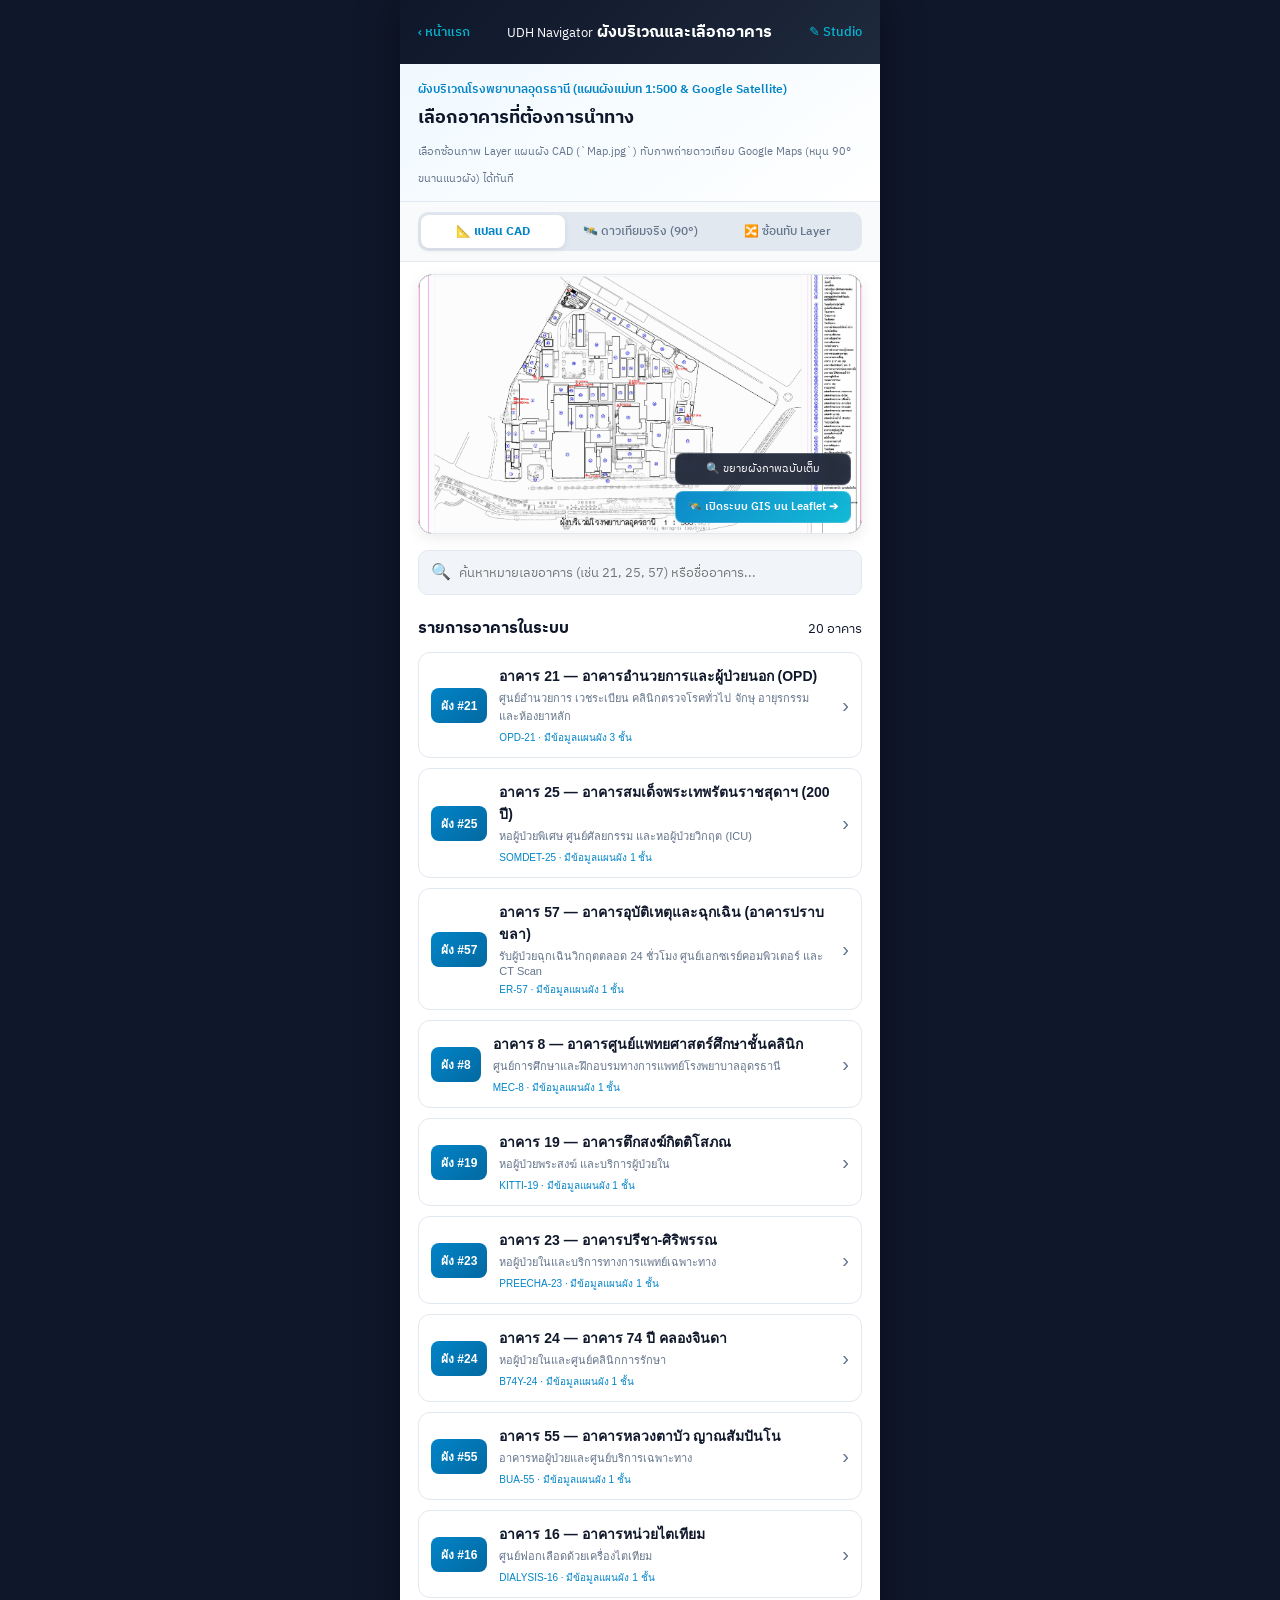
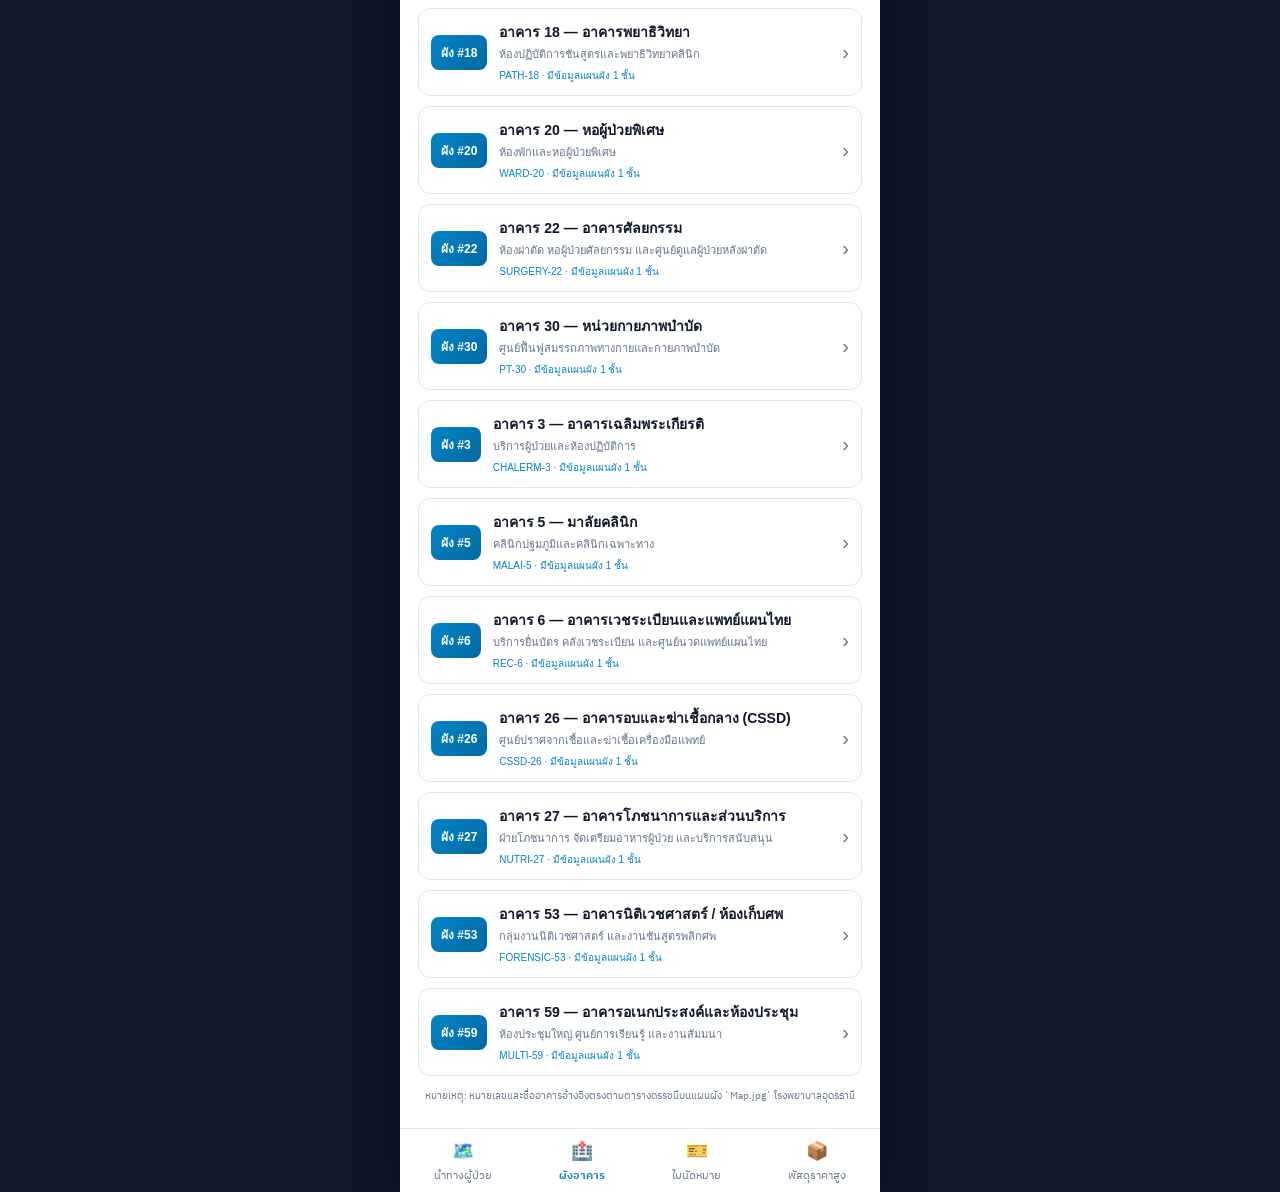
==== building-select.html @ 0beb3b7b "Initial commit: UDH Hospital Indoor Navigation & High-Value Asset RTLS System" ====
<!doctype html>
<html lang="th">
<head>
  <meta charset="utf-8">
  <meta name="viewport" content="width=device-width, initial-scale=1">
  <title>UDH Navigator — ผังบริเวณและเลือกอาคาร</title>
  <link rel="preconnect" href="https://fonts.googleapis.com">
  <link rel="preconnect" href="https://fonts.gstatic.com" crossorigin>
  <link href="https://fonts.googleapis.com/css2?family=IBM+Plex+Sans+Thai:wght@300;400;500;600;700&display=swap" rel="stylesheet">
  <link rel="stylesheet" href="building-select.css">
</head>
<body>
  <main class="phone">
    <header class="app-header">
      <a href="index.html" class="back-link">‹ หน้าแรก</a>
      <div>
        <small>UDH Navigator</small>
        <b>ผังบริเวณและเลือกอาคาร</b>
      </div>
      <a href="map-builder.html" class="icon-link" title="Map Studio">✎ Studio</a>
    </header>

    <section class="intro">
      <p>ผังบริเวณโรงพยาบาลอุดรธานี (แผนผังแม่บท 1:500 & Google Satellite)</p>
      <h1>เลือกอาคารที่ต้องการนำทาง</h1>
      <span>เลือกซ้อนภาพ Layer แผนผัง CAD (`Map.jpg`) ทับภาพถ่ายดาวเทียม Google Maps (หมุน 90° ขนานแนวผัง) ได้ทันที</span>
    </section>

    <!-- Layer Switcher Tabs -->
    <section class="layer-switcher-section">
      <div class="layer-mode-tabs">
        <button id="layer-cad" class="layer-tab active">📐 แปลน CAD</button>
        <button id="layer-sat" class="layer-tab">🛰️ ดาวเทียมจริง (90°)</button>
        <button id="layer-overlay" class="layer-tab">🔀 ซ้อนทับ Layer</button>
      </div>

      <!-- Satellite Rotation Angle Switcher -->
      <div id="rotation-selector-bar" class="rotation-bar" style="display: none;">
        <span>มุมหมุนภาพดาวเทียม:</span>
        <button id="rot-90" class="rot-tab active">📐 หมุน 90° (ขนานผัง CAD/หนองประจักษ์ลงล่าง)</button>
        <button id="rot-0" class="rot-tab">🧭 0° (ทิศเหนือจริง)</button>
      </div>

      <!-- Opacity Slider for Overlay Mode -->
      <div id="opacity-control-bar" class="opacity-bar" style="display: none;">
        <label for="layer-opacity-range">
          <span>ความโปร่งแสงแปลนอาคาร CAD:</span>
          <b id="opacity-pct-label">70%</b>
        </label>
        <input id="layer-opacity-range" type="range" min="0" max="100" value="70" class="range-slider">
      </div>
    </section>

    <!-- Master Plan Map Container with Dual Layers -->
    <section class="site-plan">
      <!-- Base Layer: Google Satellite Image (Rotated 90 deg by default) -->
      <img id="satellite-bg-img" src="google-satellite-rotated90.jpg" alt="ภาพถ่ายดาวเทียม Google Maps หมุน 90°" class="map-layer sat-layer" style="display: none;">

      <!-- Top Layer: CAD Map Image -->
      <img id="site-map" src="Map.jpg" alt="ผังบริเวณโรงพยาบาลอุดรธานี" class="map-layer cad-layer">

      <div class="map-action-row">
        <button id="zoom" aria-label="ขยายผังบริเวณ">🔍 ขยายผังภาพฉบับเต็ม</button>
        <a href="satellite-map.html" class="satellite-overlay-btn">🛰️ เปิดระบบ GIS บน Leaflet ➔</a>
      </div>
    </section>

    <!-- Search Building Filter -->
    <section class="search-building-box">
      <div class="search-field">
        <span>🔍</span>
        <input id="building-search" type="search" placeholder="ค้นหาหมายเลขอาคาร (เช่น 21, 25, 57) หรือชื่ออาคาร...">
      </div>
    </section>

    <!-- Building List -->
    <section class="list">
      <div class="list-head">
        <h2>รายการอาคารในระบบ</h2>
        <small id="count">20 อาคาร</small>
      </div>
      <div id="buildings" class="building-cards-container"></div>
    </section>

    <p class="note">หมายเหตุ: หมายเลขและชื่ออาคารอ้างอิงตรงตามตารางดรรชนีบนแผนผัง `Map.jpg` โรงพยาบาลอุดรธานี</p>

    <!-- Bottom Navigation Bar -->
    <nav class="bottom-nav">
      <a class="nav-item" href="index.html">
        <span class="nav-icon">🗺️</span>
        <span>นำทางผู้ป่วย</span>
      </a>
      <a class="nav-item active" href="building-select.html">
        <span class="nav-icon">🏥</span>
        <span>ผังอาคาร</span>
      </a>
      <a class="nav-item" href="check-in.html">
        <span class="nav-icon">🎫</span>
        <span>ใบนัดหมาย</span>
      </a>
      <a class="nav-item" href="asset-tracking.html">
        <span class="nav-icon">📦</span>
        <span>พัสดุราคาสูง</span>
      </a>
    </nav>
  </main>

  <!-- Large Map Dialog -->
  <dialog id="viewer" class="map-dialog">
    <div class="dialog-content-map">
      <header class="dialog-map-header">
        <h3 id="modal-title">ผังบริเวณโรงพยาบาลอุดรธานี (Map.jpg)</h3>
        <button id="close" class="close-btn">×</button>
      </header>
      <div class="modal-layer-toggle">
        <button id="modal-show-cad" class="modal-tab active">📐 แปลน CAD</button>
        <button id="modal-show-sat-90" class="modal-tab">🛰️ ดาวเทียม (หมุน 90° ขนานผัง)</button>
        <button id="modal-show-sat-0" class="modal-tab">🧭 ดาวเทียม (0° ทิศเหนือ)</button>
      </div>
      <div class="zoom-scroll-area">
        <img id="large-map" src="Map.jpg" alt="ผังบริเวณโรงพยาบาลอุดรธานี">
      </div>
    </div>
  </dialog>

  <script src="data-store.js"></script>
  <script src="building-select.js"></script>
</body>
</html>
---- building-select.css ----
:root {
  --blue: #0284c7;
  --deep: #0f172a;
  --ink: #0f172a;
  --muted: #64748b;
  --line: #e2e8f0;
  --font-main: 'IBM Plex Sans Thai', -apple-system, BlinkMacSystemFont, sans-serif;
}

* {
  box-sizing: border-box;
  margin: 0;
  padding: 0;
}

body {
  margin: 0;
  min-height: 100vh;
  background-color: #0f172a;
  font-family: var(--font-main);
  color: var(--ink);
}

.phone {
  position: relative;
  max-width: 480px;
  min-height: 100vh;
  margin: 0 auto;
  background: #ffffff;
  box-shadow: 0 0 40px rgba(0, 0, 0, 0.4);
  padding-bottom: 76px;
  display: flex;
  flex-direction: column;
}

.app-header {
  height: 64px;
  background: linear-gradient(135deg, #0f172a, #1e293b);
  color: #ffffff;
  display: flex;
  align-items: center;
  justify-content: space-between;
  padding: 12px 18px;
}

.back-link, .icon-link {
  color: #06b6d4;
  text-decoration: none;
  font-size: 13px;
  font-weight: 500;
}

.intro {
  padding: 16px 18px 10px;
  background: linear-gradient(145deg, #f0f9ff, #ffffff);
  border-bottom: 1px solid var(--line);
}

.intro p {
  color: var(--blue);
  font-size: 12px;
  font-weight: 600;
}

.intro h1 {
  font-size: 18px;
  font-weight: 700;
  margin: 4px 0;
}

.intro span {
  font-size: 11px;
  color: var(--muted);
}

/* Layer Switcher Section */
.layer-switcher-section {
  padding: 10px 18px;
  background-color: #f8fafc;
  border-bottom: 1px solid var(--line);
  display: flex;
  flex-direction: column;
  gap: 8px;
}

.layer-mode-tabs {
  display: flex;
  background-color: #e2e8f0;
  padding: 3px;
  border-radius: 10px;
  gap: 3px;
}

.layer-tab {
  flex: 1;
  border: none;
  background: transparent;
  padding: 7px 4px;
  font-family: var(--font-main);
  font-size: 12px;
  font-weight: 500;
  color: var(--muted);
  border-radius: 8px;
  cursor: pointer;
  transition: all 0.2s;
  text-align: center;
}

.layer-tab.active {
  background-color: #ffffff;
  color: var(--blue);
  font-weight: 700;
  box-shadow: 0 2px 6px rgba(0, 0, 0, 0.08);
}

.rotation-bar {
  display: flex;
  align-items: center;
  gap: 6px;
  font-size: 11px;
  color: var(--ink);
}

.rot-tab {
  background-color: #ffffff;
  border: 1px solid var(--line);
  color: var(--muted);
  padding: 4px 8px;
  border-radius: 6px;
  font-family: var(--font-main);
  font-size: 10px;
  cursor: pointer;
}

.rot-tab.active {
  background-color: var(--blue);
  color: #fff;
  font-weight: 600;
  border-color: var(--blue);
}

.opacity-bar {
  background-color: #ffffff;
  border: 1px solid var(--line);
  padding: 8px 12px;
  border-radius: 8px;
  display: flex;
  flex-direction: column;
  gap: 4px;
}

.opacity-bar label {
  display: flex;
  justify-content: space-between;
  font-size: 11px;
  color: var(--ink);
}

.range-slider {
  width: 100%;
  accent-color: var(--blue);
  cursor: pointer;
}

/* Site Plan Container */
.site-plan {
  position: relative;
  margin: 12px 18px 8px;
  height: 260px;
  border-radius: 14px;
  overflow: hidden;
  border: 1px solid var(--line);
  box-shadow: 0 4px 14px rgba(0, 0, 0, 0.08);
  background-color: #000;
}

.map-layer {
  position: absolute;
  inset: 0;
  width: 100%;
  height: 100%;
  object-fit: cover;
  object-position: center;
  transition: opacity 0.15s ease-out;
}

.sat-layer {
  z-index: 1;
}

.cad-layer {
  z-index: 2;
}

.map-action-row {
  position: absolute;
  right: 10px;
  bottom: 10px;
  z-index: 10;
  display: flex;
  flex-direction: column;
  gap: 6px;
}

.site-plan button, .satellite-overlay-btn {
  background: rgba(15, 23, 42, 0.88);
  color: #ffffff;
  border: 1px solid rgba(255, 255, 255, 0.2);
  padding: 6px 12px;
  border-radius: 8px;
  font-family: var(--font-main);
  font-size: 11px;
  cursor: pointer;
  backdrop-filter: blur(4px);
  text-decoration: none;
  text-align: center;
}

.satellite-overlay-btn {
  background: linear-gradient(135deg, rgba(2, 132, 199, 0.95), rgba(6, 182, 212, 0.95));
  color: #fff;
  font-weight: 600;
}

/* Search Field */
.search-building-box {
  padding: 8px 18px;
}

.search-field {
  display: flex;
  align-items: center;
  gap: 8px;
  background-color: #f1f5f9;
  border: 1px solid var(--line);
  border-radius: 10px;
  padding: 8px 12px;
}

.search-field input {
  border: none;
  background: transparent;
  width: 100%;
  font-family: var(--font-main);
  font-size: 13px;
  outline: none;
}

.list {
  padding: 12px 18px;
  flex: 1;
}

.list-head {
  display: flex;
  justify-content: space-between;
  align-items: center;
  margin-bottom: 10px;
}

.list-head h2 {
  font-size: 16px;
  font-weight: 700;
}

.building-cards-container {
  display: flex;
  flex-direction: column;
  gap: 10px;
}

.building-card {
  display: flex;
  align-items: center;
  gap: 12px;
  background-color: #ffffff;
  border: 1px solid var(--line);
  border-radius: 12px;
  padding: 12px;
  text-align: left;
  cursor: pointer;
  transition: transform 0.15s, border-color 0.2s;
}

.building-card:hover {
  transform: translateY(-2px);
  border-color: var(--blue);
  background-color: #f0f9ff;
}

.building-num-badge {
  background: linear-gradient(135deg, #0284c7, #0369a1);
  color: #ffffff;
  font-weight: 700;
  font-size: 12px;
  padding: 8px 10px;
  border-radius: 8px;
  white-space: nowrap;
}

.building-info-col {
  flex: 1;
}

.building-info-col strong {
  display: block;
  font-size: 14px;
  color: var(--ink);
  margin-bottom: 2px;
}

.b-desc {
  font-size: 11px;
  color: var(--muted);
  margin-bottom: 4px;
}

.b-meta {
  font-size: 10px;
  color: var(--blue);
  font-weight: 500;
}

.chevron-icon {
  font-size: 20px;
  color: var(--muted);
}

.note {
  font-size: 10px;
  color: var(--muted);
  padding: 0 18px 12px;
  text-align: center;
}

/* Bottom Nav */
.bottom-nav {
  position: absolute;
  bottom: 0;
  left: 0;
  right: 0;
  height: 64px;
  background-color: #ffffff;
  border-top: 1px solid var(--line);
  display: flex;
  justify-content: space-around;
  align-items: center;
}

.nav-item {
  display: flex;
  flex-direction: column;
  align-items: center;
  text-decoration: none;
  color: var(--muted);
  font-size: 11px;
}

.nav-icon {
  font-size: 18px;
}

.nav-item.active {
  color: var(--blue);
  font-weight: 600;
}

/* Dialog Modal */
.map-dialog {
  border: none;
  background: transparent;
  margin: auto;
}

.dialog-content-map {
  background-color: #0f172a;
  color: #ffffff;
  padding: 16px;
  border-radius: 16px;
  width: 90vw;
  height: 85vh;
  display: flex;
  flex-direction: column;
}

.dialog-map-header {
  display: flex;
  justify-content: space-between;
  align-items: center;
  margin-bottom: 8px;
}

.modal-layer-toggle {
  display: flex;
  gap: 8px;
  margin-bottom: 10px;
}

.modal-tab {
  background-color: #1e293b;
  border: 1px solid #475569;
  color: #94a3b8;
  padding: 6px 12px;
  border-radius: 8px;
  font-family: var(--font-main);
  font-size: 12px;
  cursor: pointer;
}

.modal-tab.active {
  background-color: var(--blue);
  color: #fff;
  font-weight: 700;
  border-color: var(--blue);
}

.close-btn {
  background: none;
  border: none;
  color: #fff;
  font-size: 24px;
  cursor: pointer;
}

.zoom-scroll-area {
  flex: 1;
  overflow: auto;
  display: flex;
  justify-content: center;
  align-items: center;
  background-color: #000000;
  border-radius: 10px;
}

.zoom-scroll-area img {
  max-width: 100%;
  height: auto;
  object-fit: contain;
}
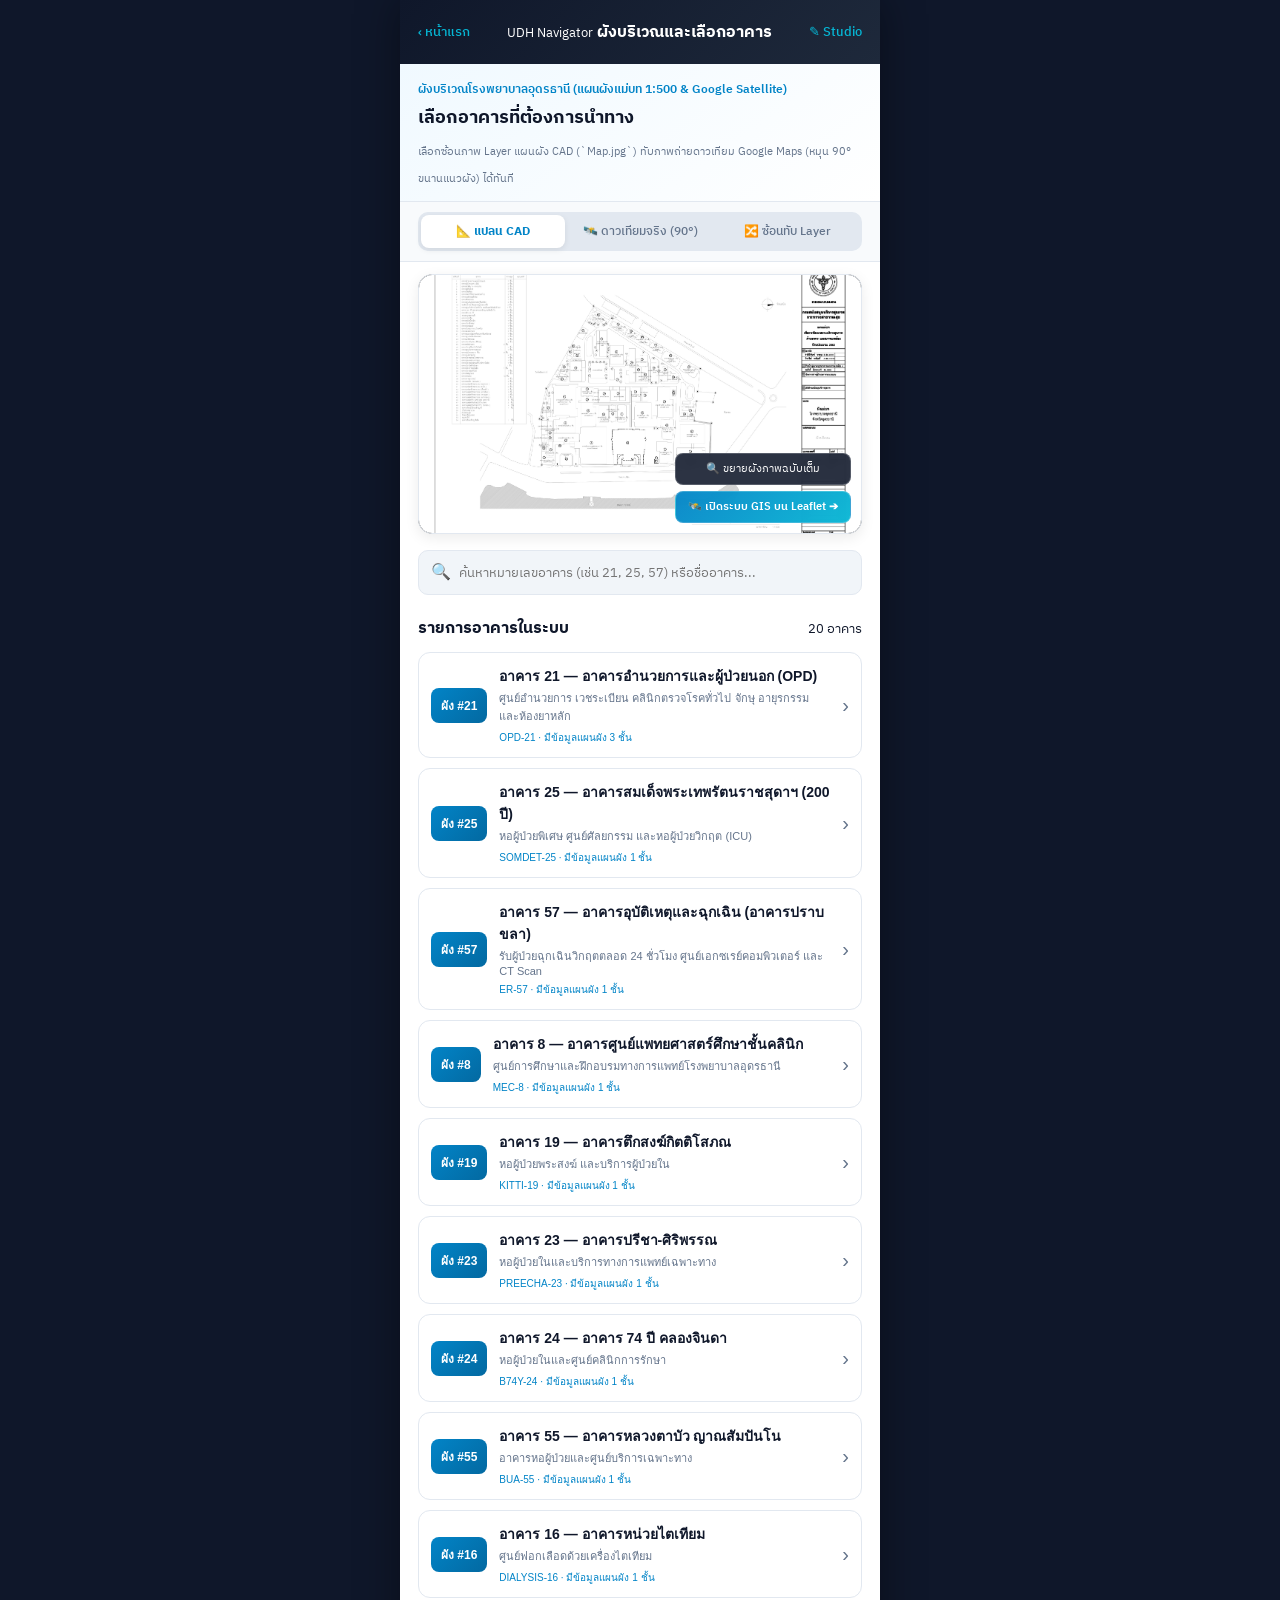
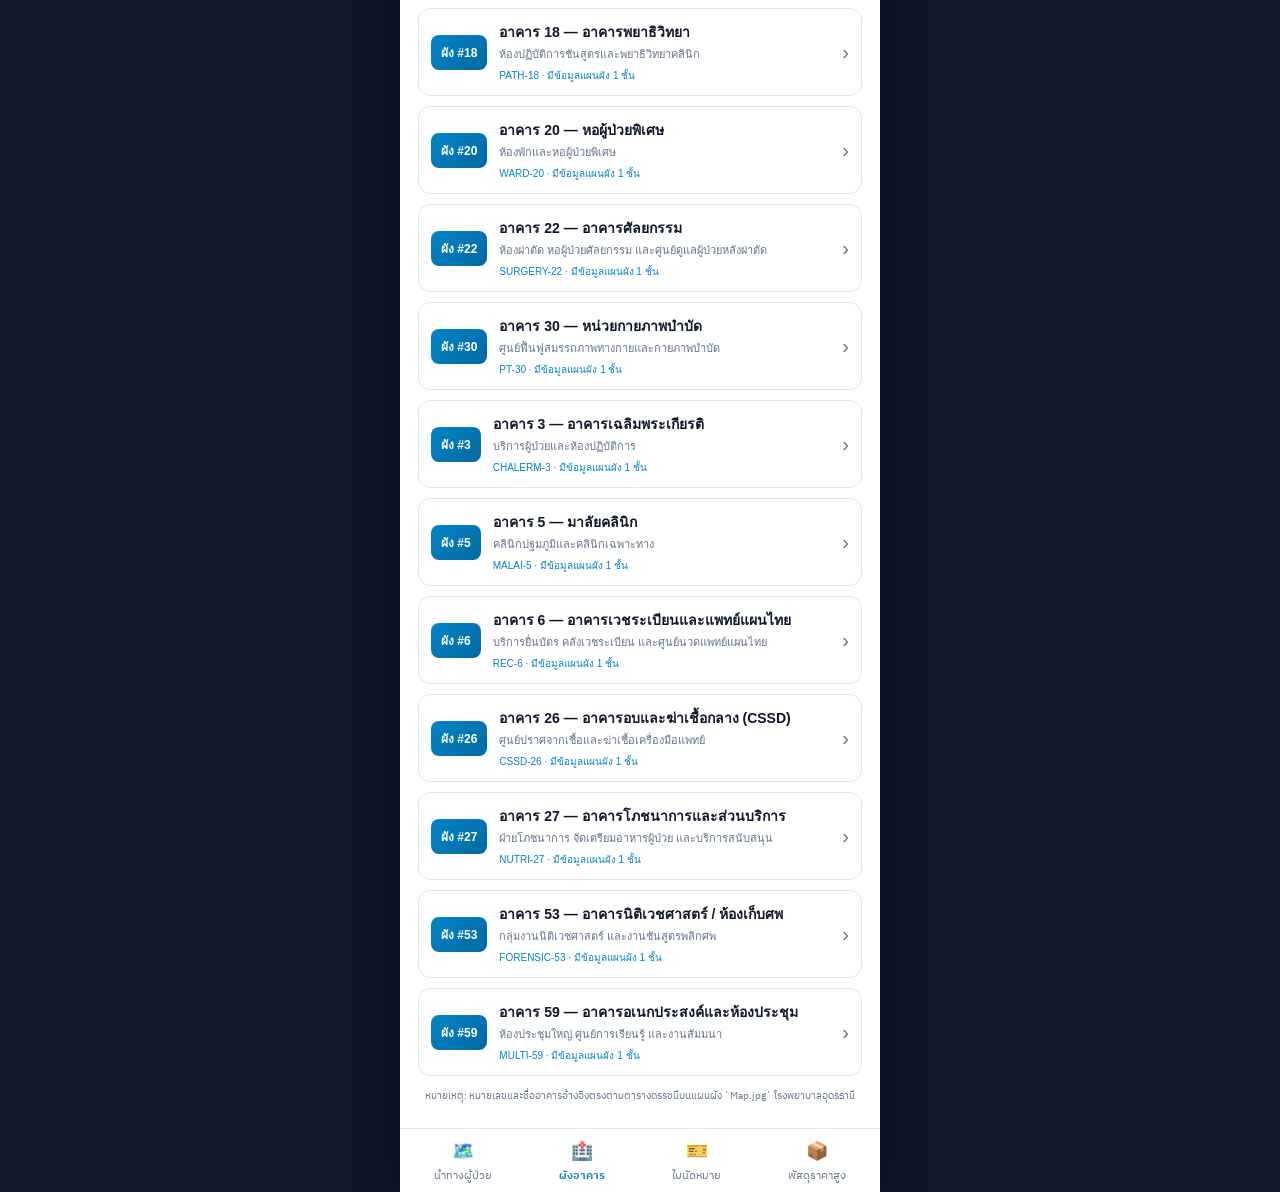
==== commit 2cc1443b: "Enhance data-store.js to auto-detect schemaVersion and force load latest server map-data.json" ====
--- a/building-select.html
+++ b/building-select.html
@@ -123,7 +123,7 @@
     </div>
   </dialog>
 
-  <script src="data-store.js"></script>
+  <script src="data-store.js?v=2.0"></script>
   <script src="building-select.js"></script>
 </body>
 </html>
